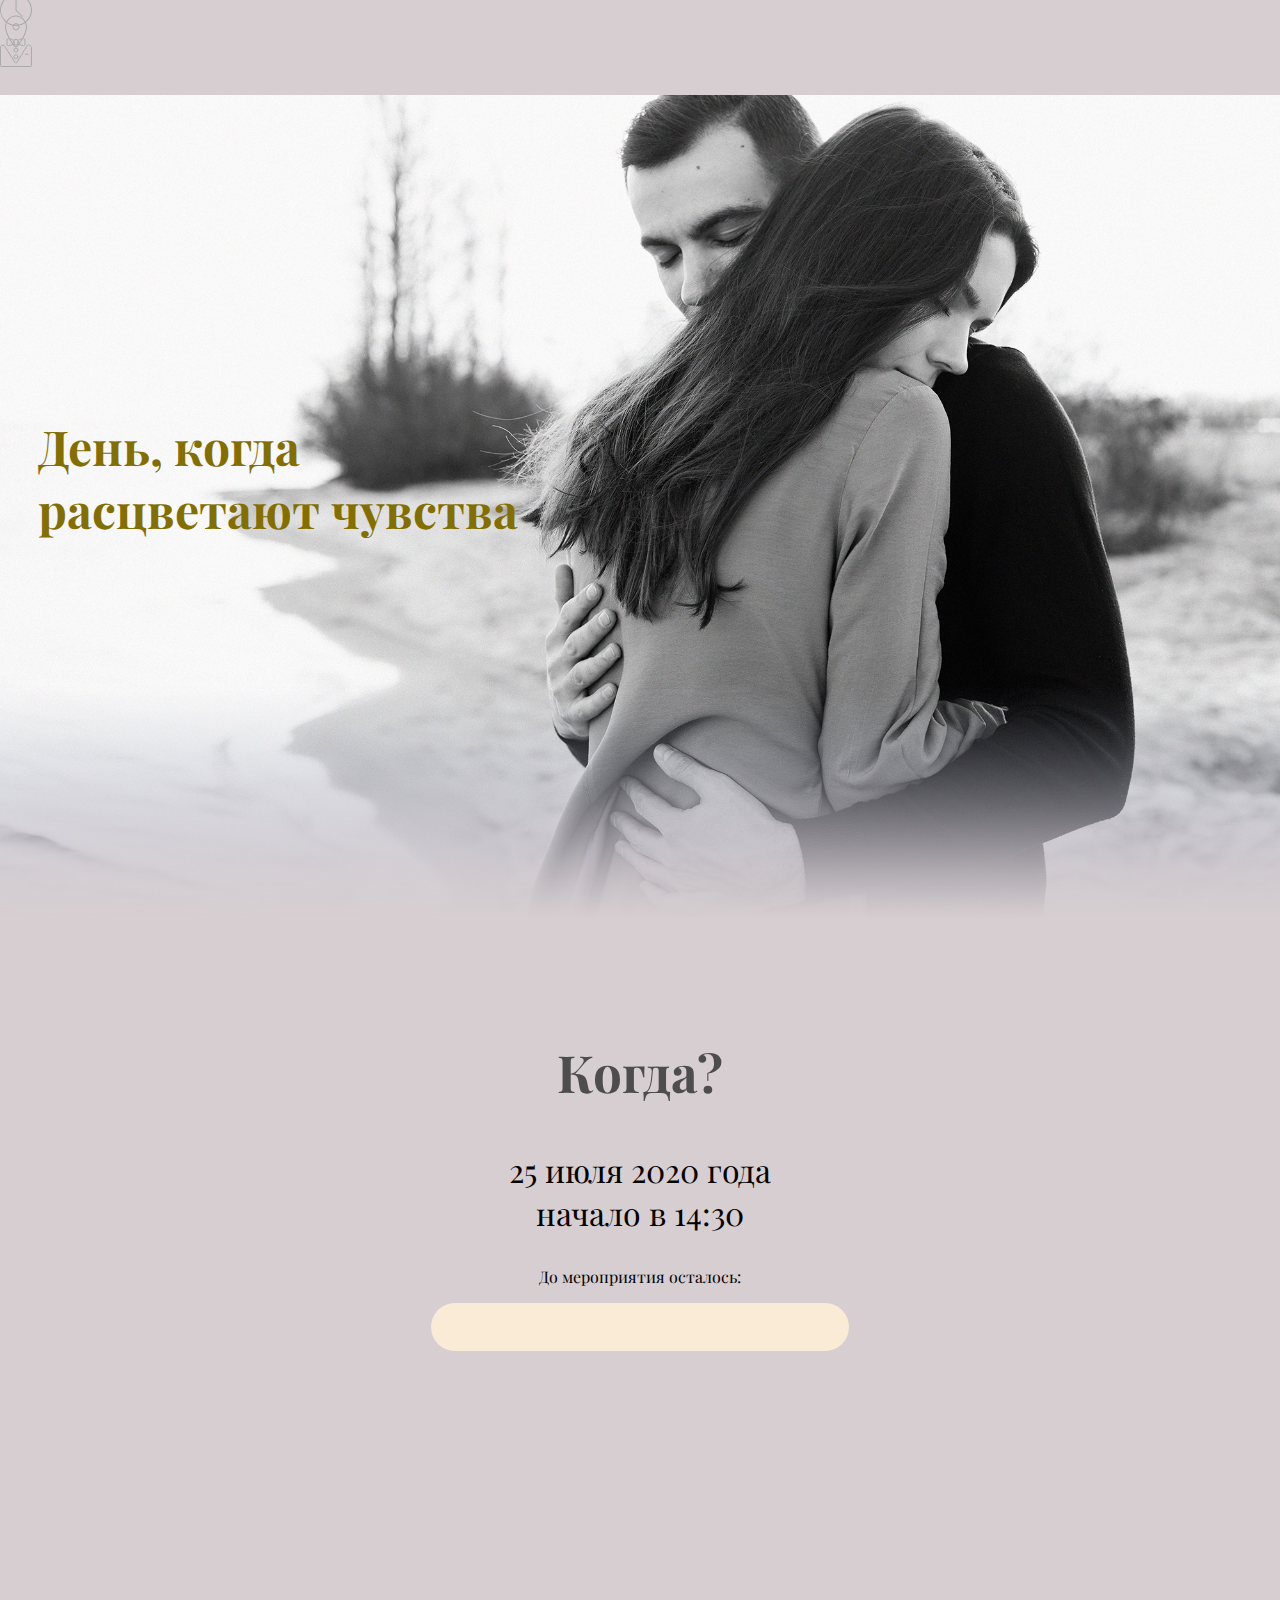
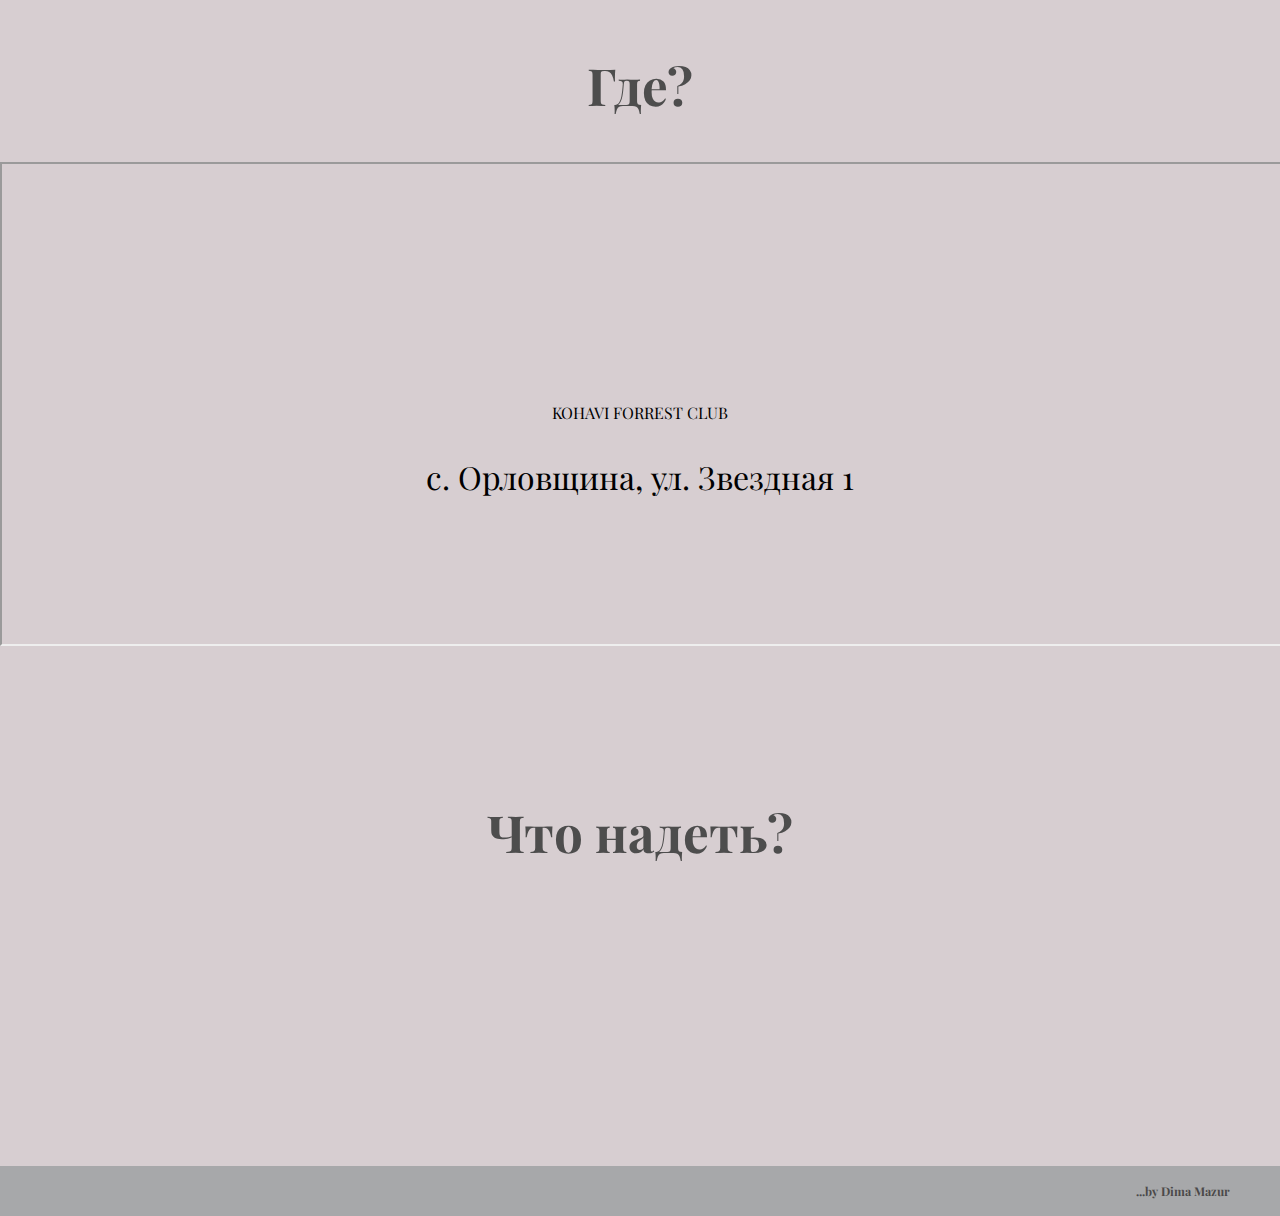
==== index.html @ 0a4bf05f "mob version 0.3" ====
<!DOCTYPE html>
<html lang="ru">
  <head>
    <meta charset="utf-8" />
    <meta
      name="viewport"
      content="width=device-width, initial-scale=1, maximum-scale=1, shrink-to-fit=no"
    />
    <link
      href="https://fonts.googleapis.com/css2?family=Playfair+Display&display=swap"
      rel="stylesheet"
    />
    <meta name="robots" />
    <meta
      name="keywords"
      content="свадьба, маша, дима, мазур, щербакова, 23.05.2020, кохави"
    />
    <meta
      name="description"
      content="Сайт посвященный свадьбе Маши и Димы 23 мая 2020 года"
    />
    <link rel="stylesheet" href="https://stackpath.bootstrapcdn.com/bootstrap/4.5.0/css/bootstrap.min.css" integrity="sha384-9aIt2nRpC12Uk9gS9baDl411NQApFmC26EwAOH8WgZl5MYYxFfc+NcPb1dKGj7Sk" crossorigin="anonymous">
    <link href="style.css" rel="stylesheet" />
    <title>Mary + Dima 23.05.2020</title>
    
    
  </head>
  <body>
    <nav class="navbar navbar-expand-sm bg-dark navbar-dark">
      
        <!-- <div class="navflex navbar-header"> -->
          <div><a class="nav-when" href="#when" title="Когда?"></a></div>
          <div><a class="nav-where" href="#where" title="Где?"></a></div>
          <div><a class="nav-what" href="#what" title="Что надеть?"></a></div>
        <!-- <button type="button" class="navbar-toggler" data-toggle="collapse" data-target=".navbar-collapse">
          <span class="navbar-toggler-icon"></span>
      </button> -->
      <!-- </disv> -->
    </nav>

    <header>
      <div>
        <h1>День, когда<br />
            расцветают чувства</h1>
          </div>
    </header>
    <main>
      <section id="when">
          <h2>Когда?</h2>
          
          <div class="row">
              <div class="col-sm-6"><p>25 июля 2020 года<br>
              начало в 14:30</p></div>
            
          
            <div class="col-sm-6">
              <p class="p1em">До мероприятия осталось:</p>
                <div id="timer">
                <script src="timer.js"></script>
              </div>
            </div>
            </div>
              
          </table>
        
      </section>

      <section id="where">
        <div class="where">
          <h2>Где?</h2>
          <div class="container">
            <div class="row">
              <div class="col-sm-6 maps"><iframe src="https://www.google.com/maps/d/u/0/embed?mid=1loBw39GwyUVayyKY8sDC29XH_b5296bk" width="100%" height="200%"></iframe>
              </div>
              
            <div class="col-sm-6"><span>KOHAVI FORREST CLUB</span>
              <p> с. Орловщина, ул. Звездная 1</p></div>
            </div>
        </div>
      </section>

      <section id="what">
        <div class="what">
          <h2>Что надеть?</h2>
        </div>
      </section>
    </main>
    <footer class="page-footer">
      <h3 class="h3">...by Dima Mazur</h3>
    </footer>
    <script src="https://code.jquery.com/jquery-3.5.1.slim.min.js" integrity="sha384-DfXdz2htPH0lsSSs5nCTpuj/zy4C+OGpamoFVy38MVBnE+IbbVYUew+OrCXaRkfj" crossorigin="anonymous"></script>
<script src="https://cdn.jsdelivr.net/npm/popper.js@1.16.0/dist/umd/popper.min.js" integrity="sha384-Q6E9RHvbIyZFJoft+2mJbHaEWldlvI9IOYy5n3zV9zzTtmI3UksdQRVvoxMfooAo" crossorigin="anonymous"></script>
<script src="https://stackpath.bootstrapcdn.com/bootstrap/4.5.0/js/bootstrap.min.js" integrity="sha384-OgVRvuATP1z7JjHLkuOU7Xw704+h835Lr+6QL9UvYjZE3Ipu6Tp75j7Bh/kR0JKI" crossorigin="anonymous"></script>
  </body>
</html>
---- style.css ----
body {
  font-family: "Playfair Display", serif;
  background-color: rgb(215, 206, 209);
  margin: 0;
  font-size: 16px;
}

.navbar {
  justify-content: space-around;
}

.maps {
  height: 240px;
}

/* nav {
  padding: 1.2rem;
  margin: 0 0 22vw;
  line-height: 3em;
} */

/* .navflex{
  display: flex;
  width: 20vw;
  justify-content: space-between;
  flex-wrap: wrap;
} */

.nav-where,
.nav-when,
.nav-what {
  padding: 1rem;
  background-repeat: no-repeat;
  background-position: center;
}

.nav-where {
  background-image: url(img/checkpoint.svg);
  background-size: 70%;
}

.nav-when {
  background-image: url(img/Time-head.svg);
  background-size: 100%;
}

.nav-what {
  background-image: url(img/Suit.svg);
  background-size: 100%;
}

h1 {
  padding-top: 25vw;
  padding-left: 3%;
  color: #836f01;
  font-family: "Playfair Display", serif;
  font-size: 3em;
  line-height: 130%;
}

header div {
  background-image: url(img/fon3.jpg);
  background-size: contain;
  background-position: top center;
  background-repeat: no-repeat;
  height: 900px;
}

section p {
  font-size: 2em;
}

h2 {
  font-size: 4vw;
  color: #4d4d4d;
}

#when-flex {
  display: flex;
  height: 30vw;
  justify-content: space-around;
  flex-wrap: wrap;
  align-content: center;
  line-height: 3em;
}

#timer {
  font-size: 3em;
  color: #836f01;
  background-color: antiquewhite;
  padding: 0.5em;
  border-radius: 1em;
  max-width: 370px;
  margin: 0 auto;
}

.p1em {
  font-size: 1em;
}

#when {
  text-align: center;
  margin-top: 0vw;
}

.table-where td {
  margin-left: 5%;
  border-collapse: collapse;
  border: tomato;
  border-style: double;
}

.where {
  text-align: center;
  margin-top: 300px;
}

.what {
  text-align: center;
  margin-top: 300px;
}

.page-footer {
  padding: 5px 50px;
  background-color: #9fa1a3da;
  color: #4b4949;
  text-align: right;
  margin-bottom: 0px;
  margin-top: 300px;
}

.h3 {
  font-size: 12px;
  line-height: normal;
}

@media only screen and (max-width: 1090px) {
  header div {
    background-image: url(img/fon4.png);
    background-size: contain;
    background-position: top center;
    background-repeat: no-repeat;
    height: 480px;
  }
  h1 {
    padding-top: 70vw;
    padding-left: 3%;
    color: #836f01;
    font-family: "Playfair Display", serif;
    font-size: 2.5em;
    line-height: 130%;
  }
  h2 {
    font-size: 2.5em;
  }
}
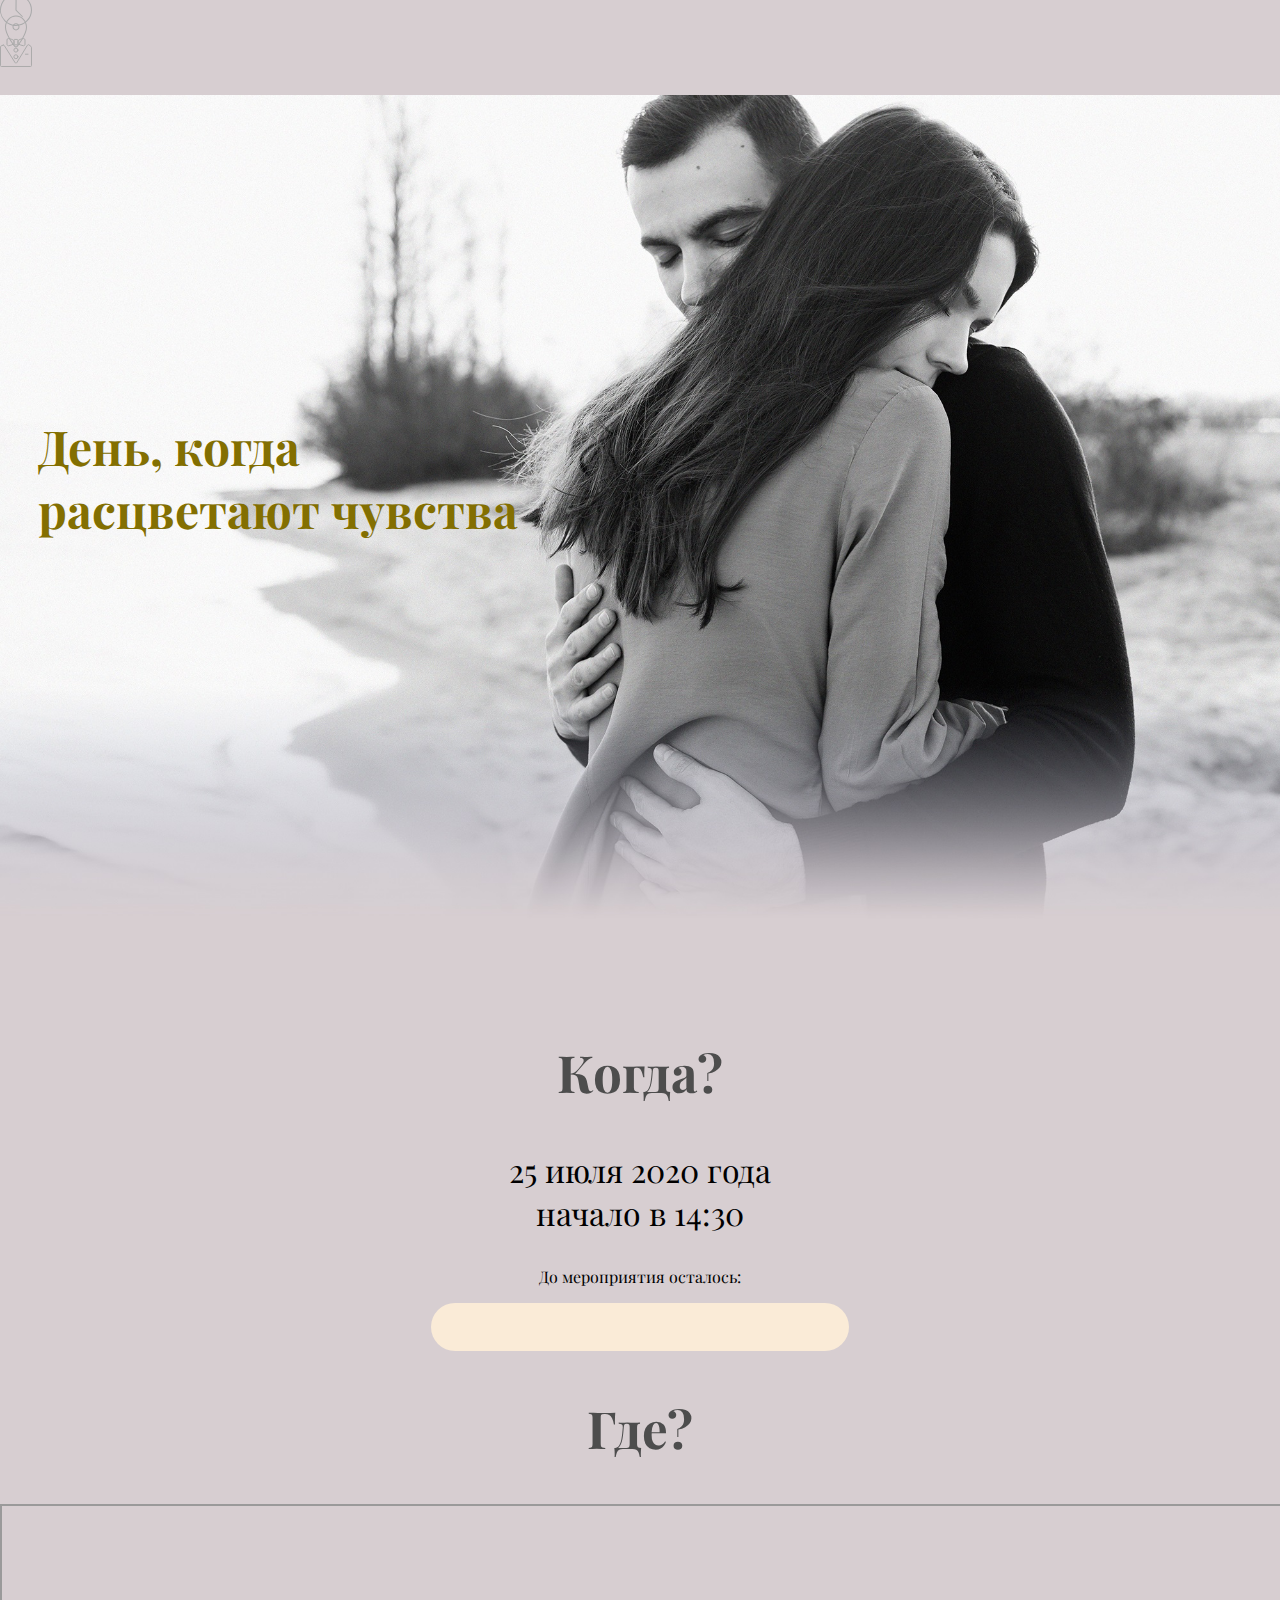
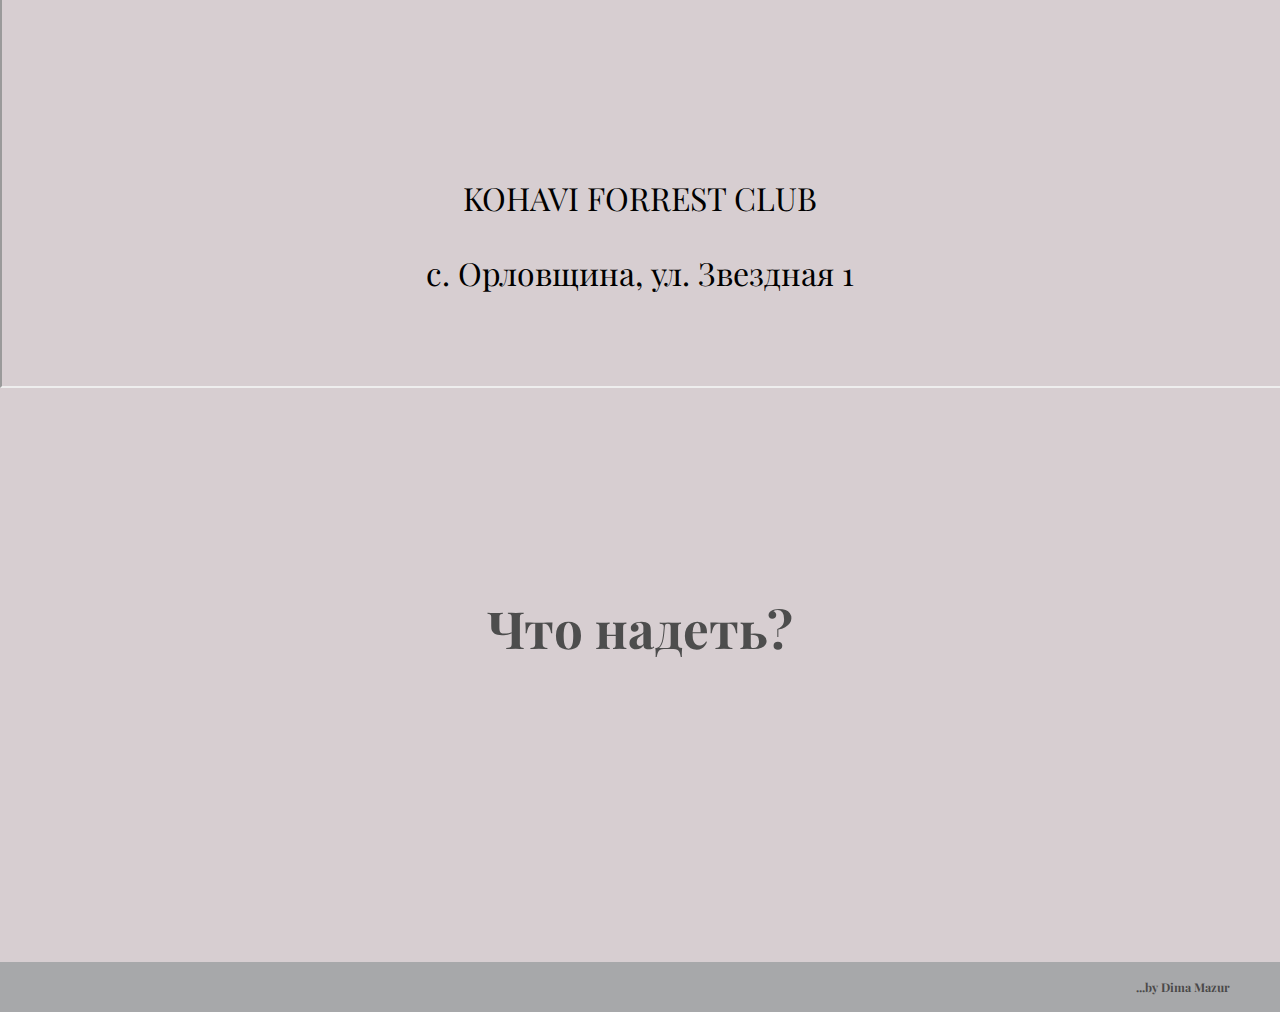
==== commit 89f5505b: "mob version 0.4" ====
--- a/index.html
+++ b/index.html
@@ -73,7 +73,7 @@
               <div class="col-sm-6 maps"><iframe src="https://www.google.com/maps/d/u/0/embed?mid=1loBw39GwyUVayyKY8sDC29XH_b5296bk" width="100%" height="200%"></iframe>
               </div>
               
-            <div class="col-sm-6"><span>KOHAVI FORREST CLUB</span>
+            <div class="col-sm-6"><p> KOHAVI FORREST CLUB</p>
               <p> с. Орловщина, ул. Звездная 1</p></div>
             </div>
         </div>
--- a/style.css
+++ b/style.css
@@ -100,19 +100,16 @@
 
 #when {
   text-align: center;
-  margin-top: 0vw;
 }
 
-.table-where td {
-  margin-left: 5%;
-  border-collapse: collapse;
-  border: tomato;
-  border-style: double;
+.row {
+  align-items: center;
+  /* height: 300px; */
 }
 
 .where {
   text-align: center;
-  margin-top: 300px;
+  margin-top: 0px;
 }
 
 .what {
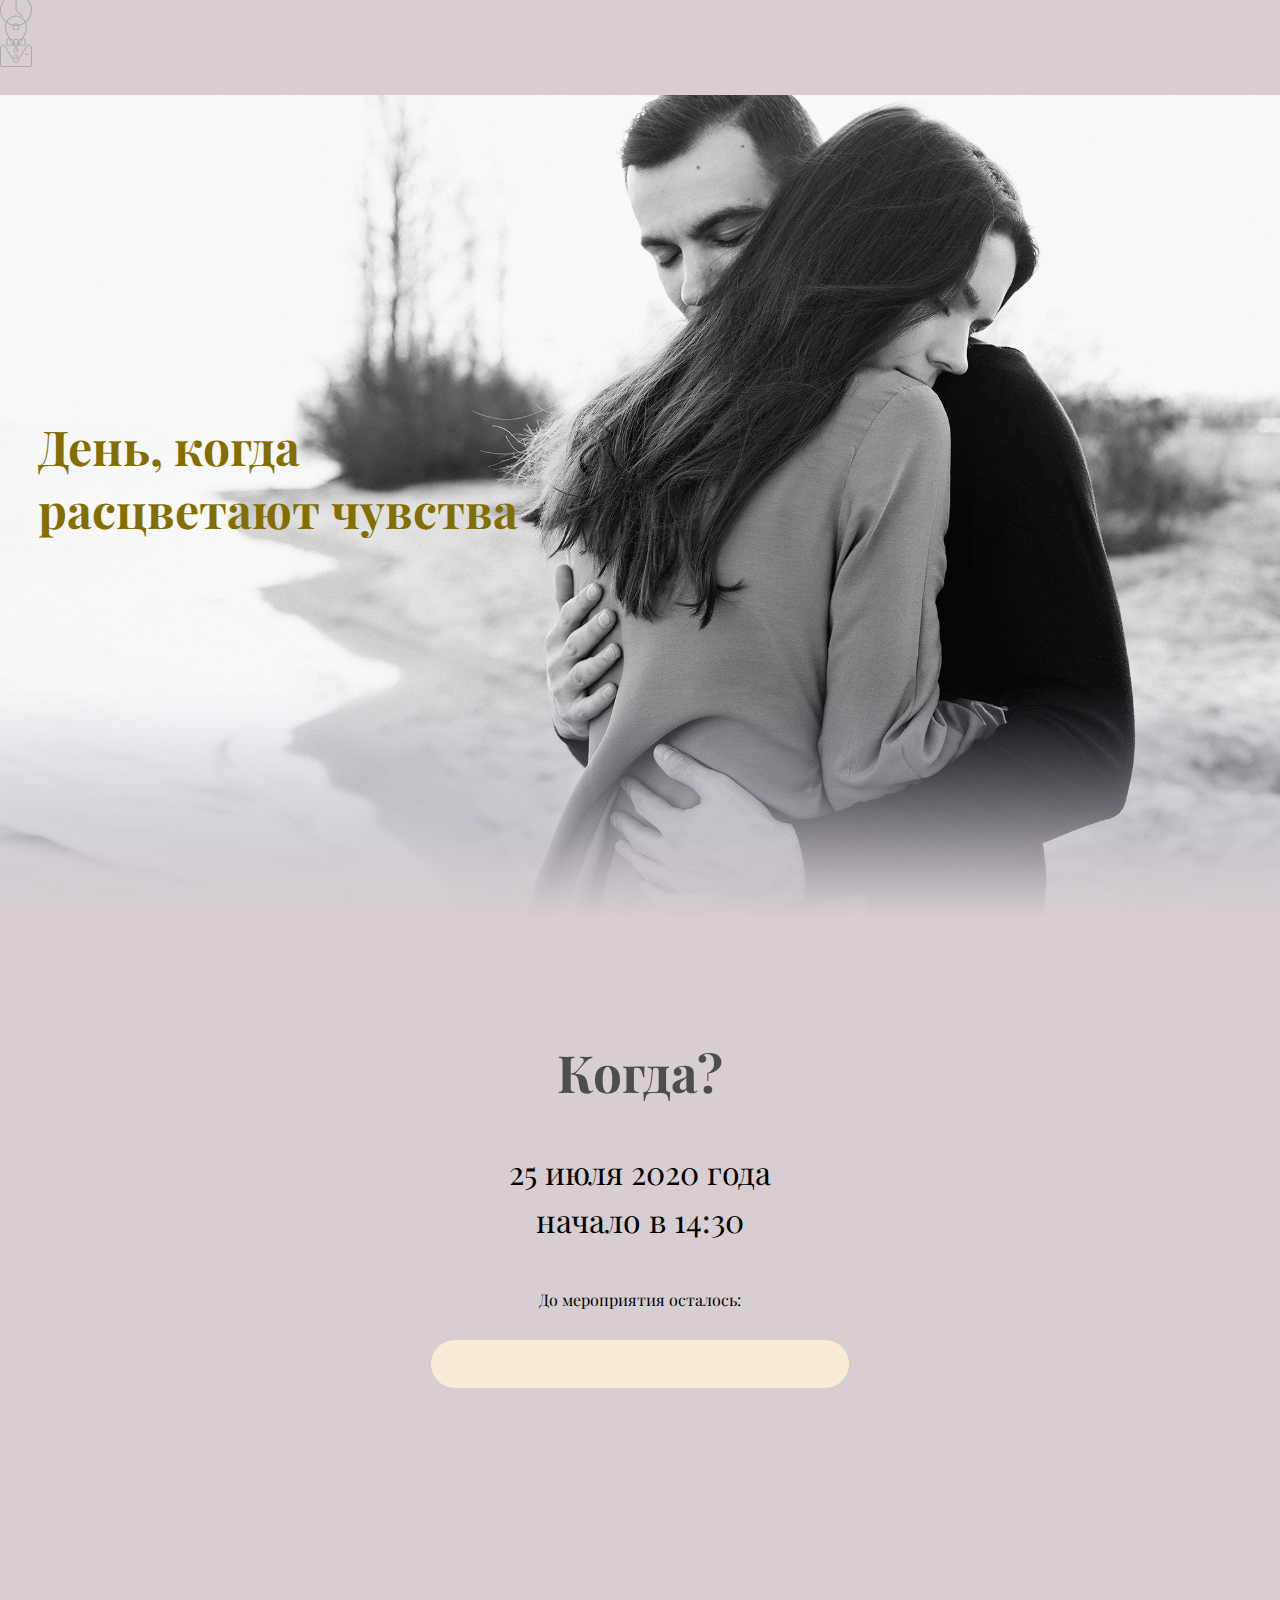
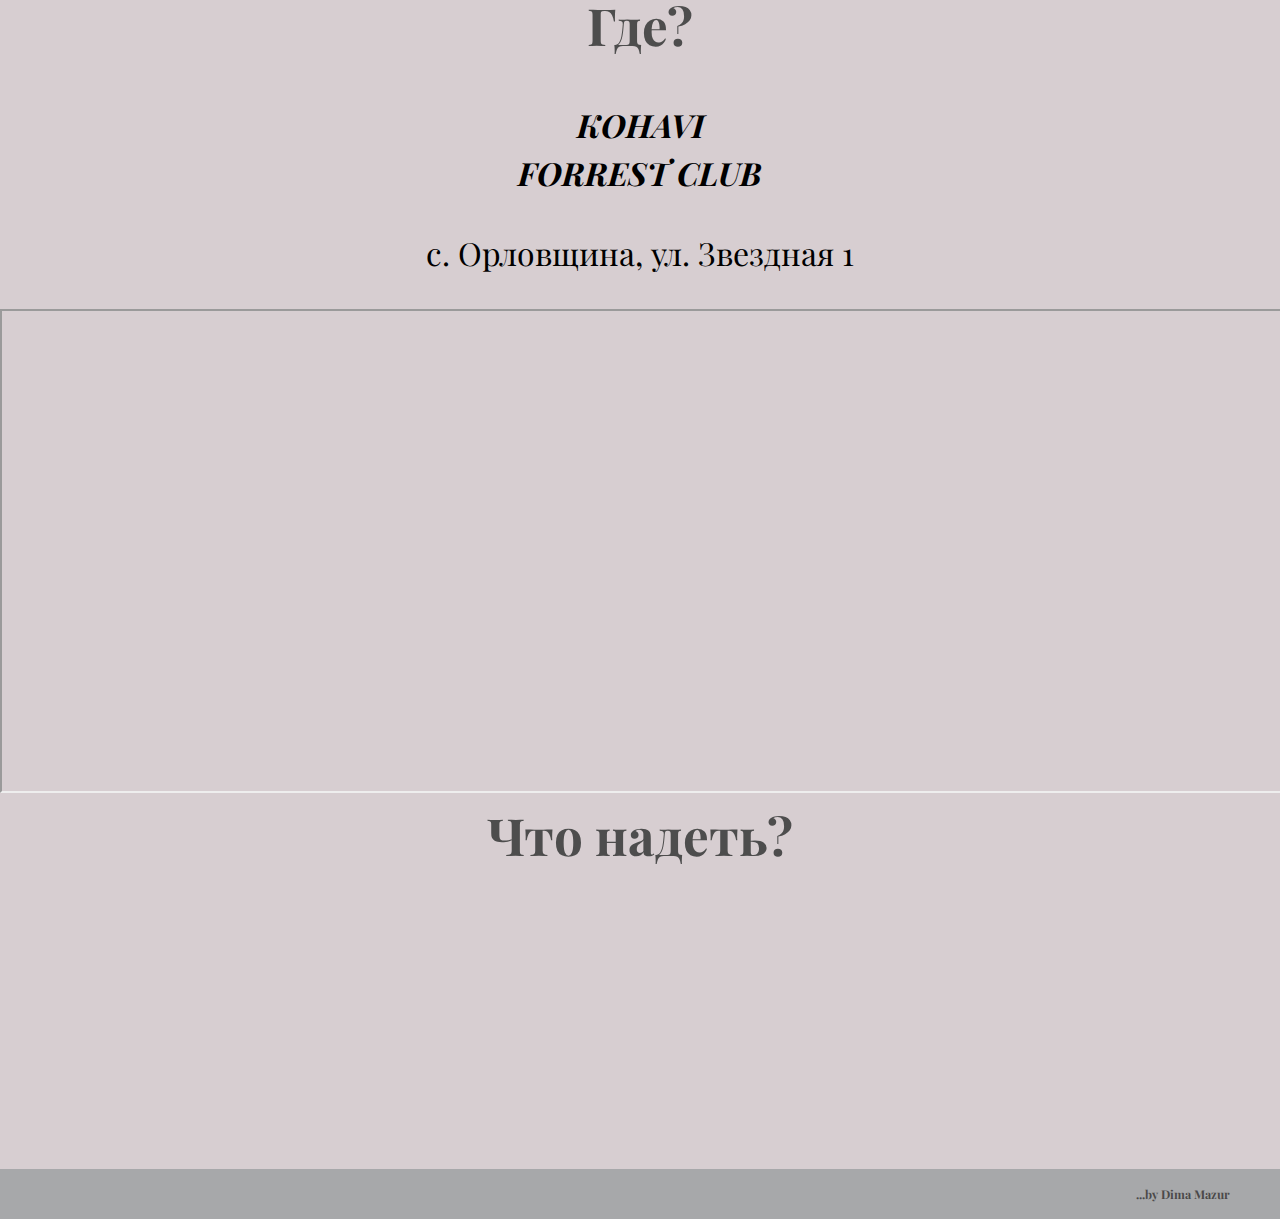
==== commit 3250802f: "mob vers 0.5" ====
--- a/index.html
+++ b/index.html
@@ -69,12 +69,11 @@
         <div class="where">
           <h2>Где?</h2>
           <div class="container">
-            <div class="row">
+            <div class="row">          
+            <div class="col-sm-6"><p><i><b> KOHAVI <br> FORREST CLUB</b></i> </p>
+              <p> с. Орловщина, ул. Звездная 1</p></div>
               <div class="col-sm-6 maps"><iframe src="https://www.google.com/maps/d/u/0/embed?mid=1loBw39GwyUVayyKY8sDC29XH_b5296bk" width="100%" height="200%"></iframe>
               </div>
-              
-            <div class="col-sm-6"><p> KOHAVI FORREST CLUB</p>
-              <p> с. Орловщина, ул. Звездная 1</p></div>
             </div>
         </div>
       </section>
--- a/style.css
+++ b/style.css
@@ -104,7 +104,8 @@
 
 .row {
   align-items: center;
-  /* height: 300px; */
+  line-height: 3em;
+  height: 400px;
 }
 
 .where {
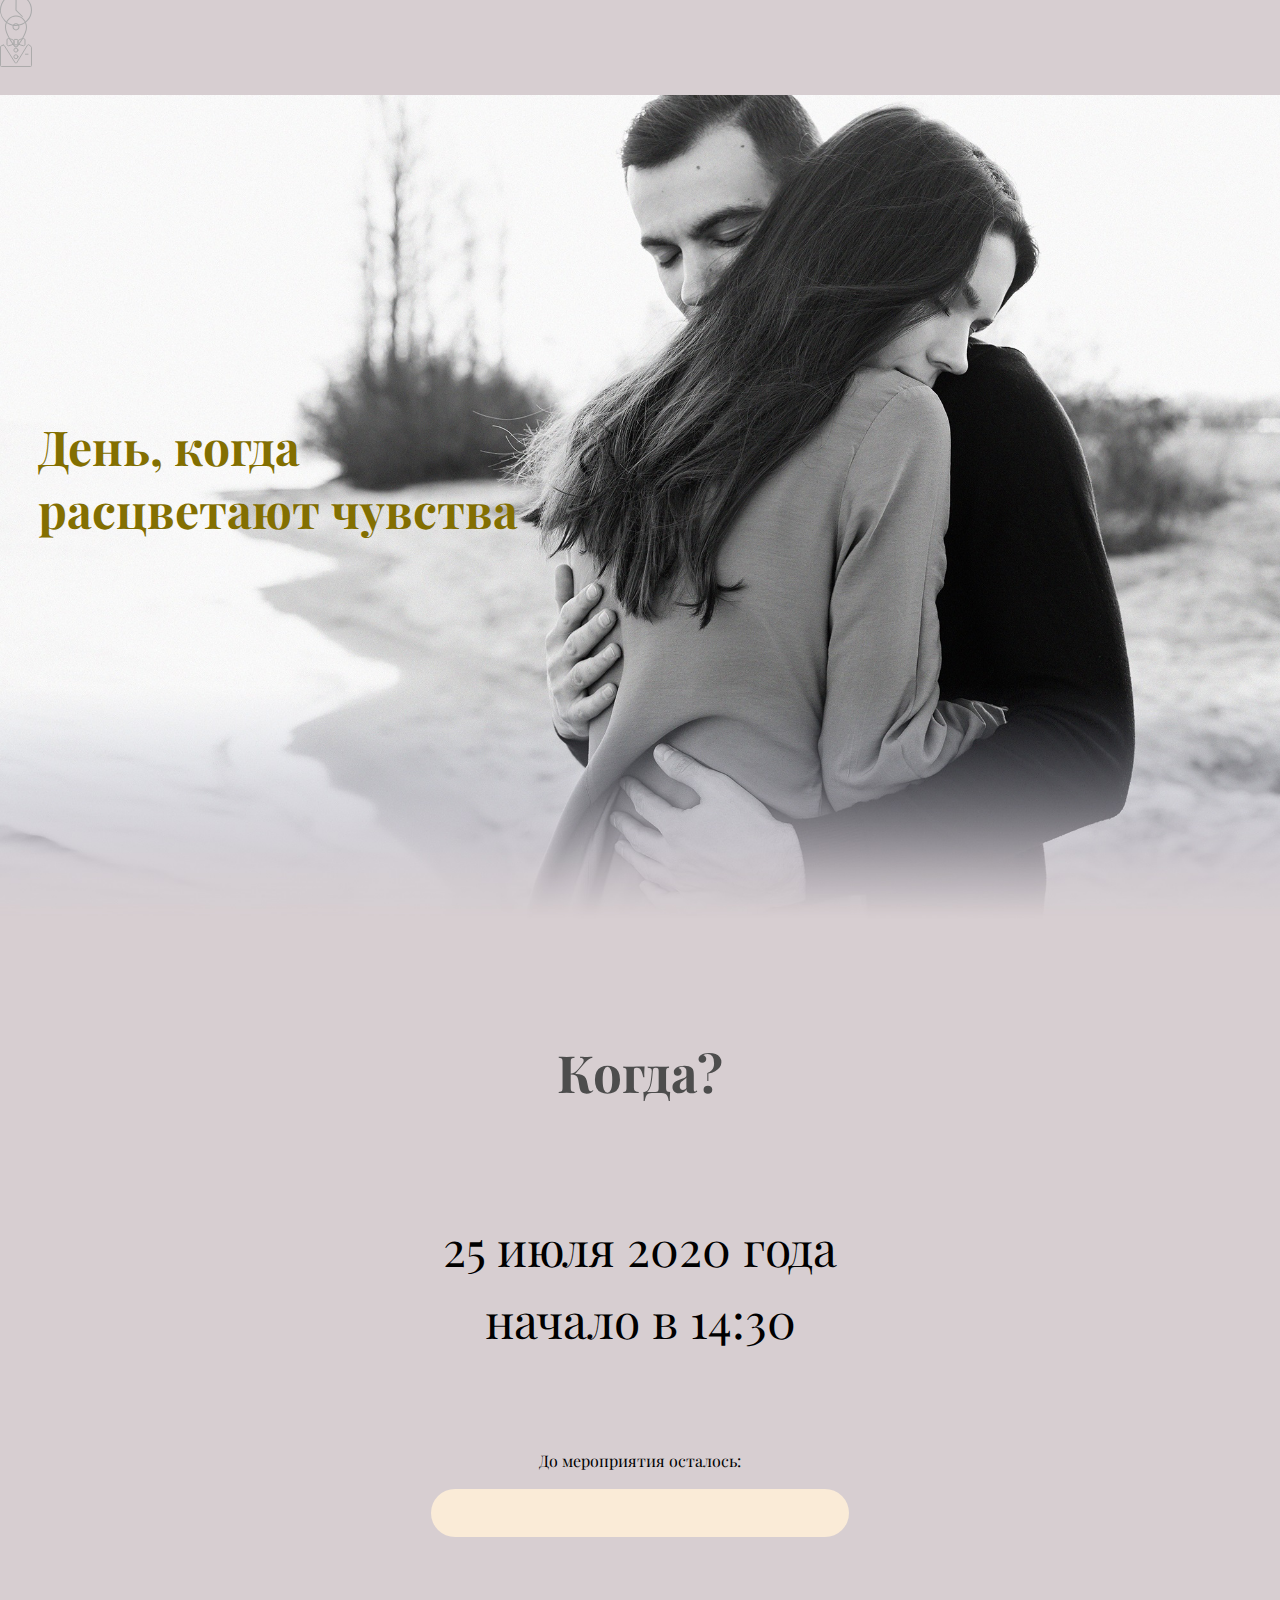
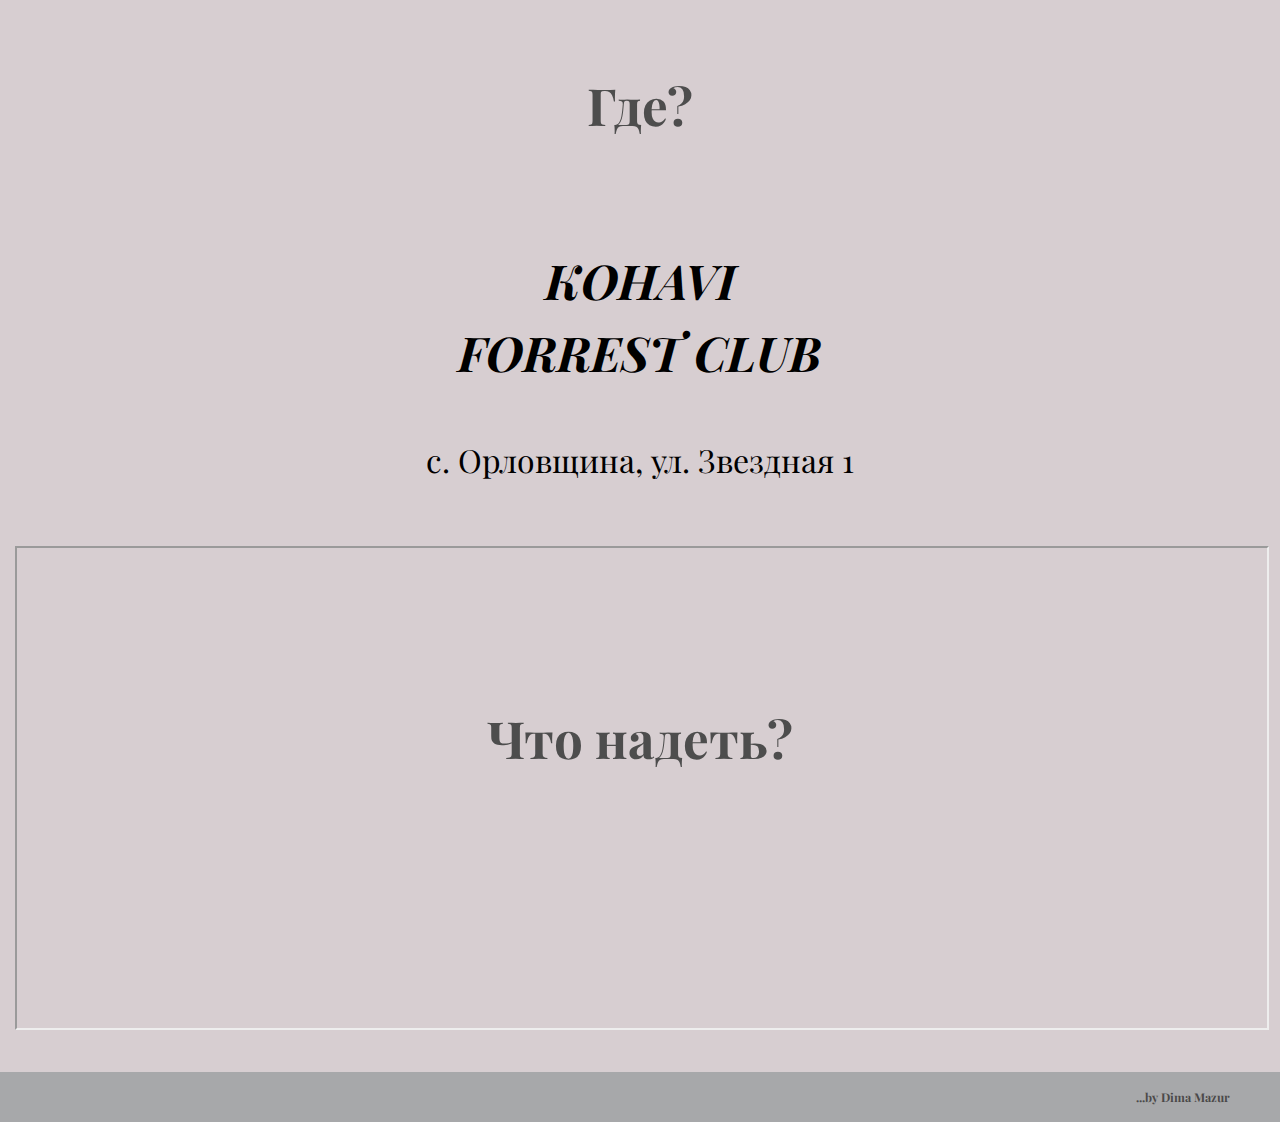
==== commit 40a923ca: "mob v. 0.6" ====
--- a/index.html
+++ b/index.html
@@ -51,8 +51,6 @@
           <div class="row">
               <div class="col-sm-6"><p>25 июля 2020 года<br>
               начало в 14:30</p></div>
-            
-          
             <div class="col-sm-6">
               <p class="p1em">До мероприятия осталось:</p>
                 <div id="timer">
@@ -60,19 +58,15 @@
               </div>
             </div>
             </div>
-              
-          </table>
-        
       </section>
 
       <section id="where">
         <div class="where">
           <h2>Где?</h2>
-          <div class="container">
-            <div class="row">          
+            <div class="row map-google">          
             <div class="col-sm-6"><p><i><b> KOHAVI <br> FORREST CLUB</b></i> </p>
-              <p> с. Орловщина, ул. Звездная 1</p></div>
-              <div class="col-sm-6 maps"><iframe src="https://www.google.com/maps/d/u/0/embed?mid=1loBw39GwyUVayyKY8sDC29XH_b5296bk" width="100%" height="200%"></iframe>
+              <p class="p2em"> с. Орловщина, ул. Звездная 1</p></div>
+              <div class="col-sm-6 maps"><iframe src="https://www.google.com/maps/d/u/0/embed?mid=1loBw39GwyUVayyKY8sDC29XH_b5296bk" width="100%" height="100%"></iframe>
               </div>
             </div>
         </div>
--- a/style.css
+++ b/style.css
@@ -7,10 +7,6 @@
 
 .navbar {
   justify-content: space-around;
-}
-
-.maps {
-  height: 240px;
 }
 
 /* nav {
@@ -67,7 +63,8 @@
 }
 
 section p {
-  font-size: 2em;
+  font-size: 3em;
+  line-height: 1.5em;
 }
 
 h2 {
@@ -98,16 +95,34 @@
   font-size: 1em;
 }
 
+.p2em {
+  font-size: 2em;
+}
+
 #when {
   text-align: center;
 }
 
 .row {
   align-items: center;
+
   line-height: 3em;
-  height: 400px;
+  height: 480px;
+  margin: 0px;
 }
 
+.col-sm-6 {
+  padding: 15px;
+}
+
+.maps {
+  height: 480px;
+}
+
+/* .map-google {
+  height: 540px;
+  width: 100%;
+} */
 .where {
   text-align: center;
   margin-top: 0px;
@@ -115,7 +130,7 @@
 
 .what {
   text-align: center;
-  margin-top: 300px;
+  /* margin-top: 300px; */
 }
 
 .page-footer {
@@ -143,7 +158,7 @@
   h1 {
     padding-top: 70vw;
     padding-left: 3%;
-    color: #836f01;
+    color: #8f7a03;
     font-family: "Playfair Display", serif;
     font-size: 2.5em;
     line-height: 130%;
@@ -151,4 +166,18 @@
   h2 {
     font-size: 2.5em;
   }
+  #timer {
+    /* font-size: 3em;
+    color: #836f01;
+    background-color: antiquewhite;
+    /* padding: 0.5em; */
+    border-radius: 1em;
+    max-width: 100%;
+    margin: 0;
+    padding: 0.5em 0;
+  }
+
+  section p {
+    font-size: 2em;
+  }
 }
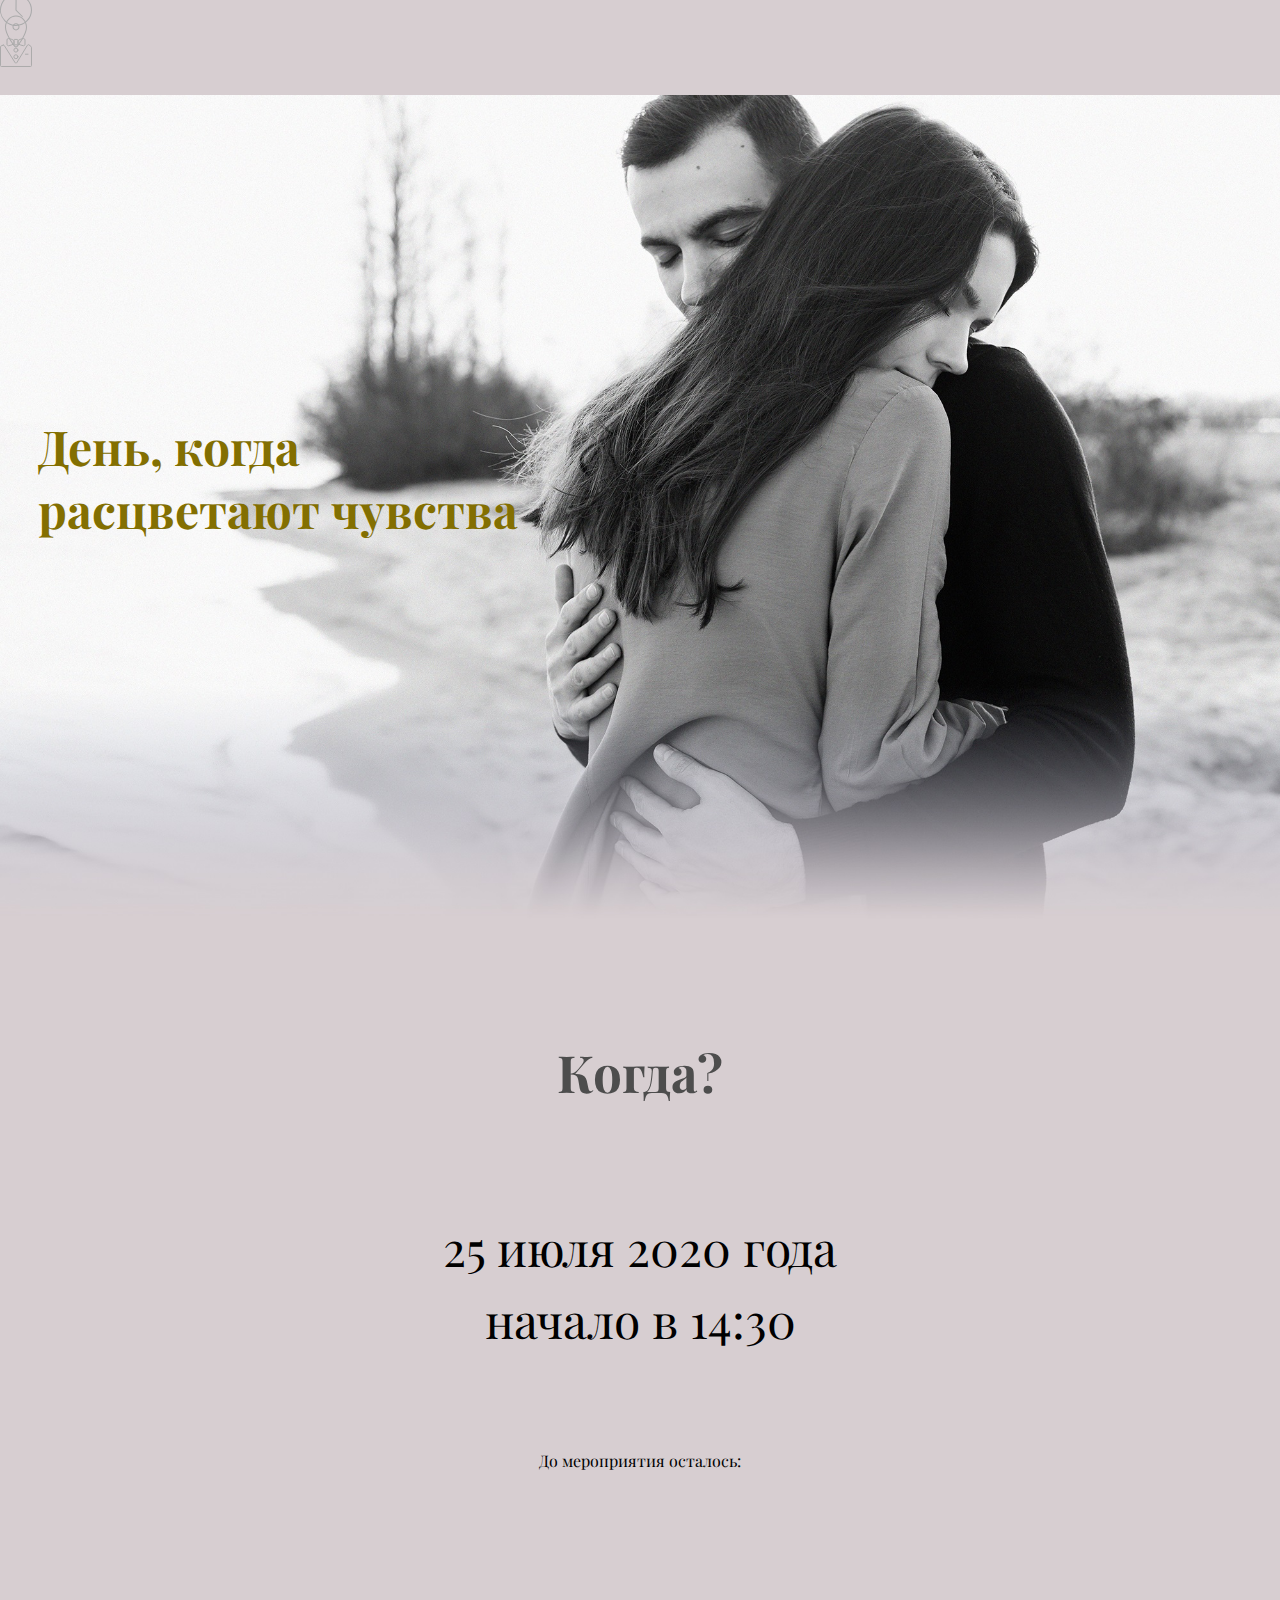
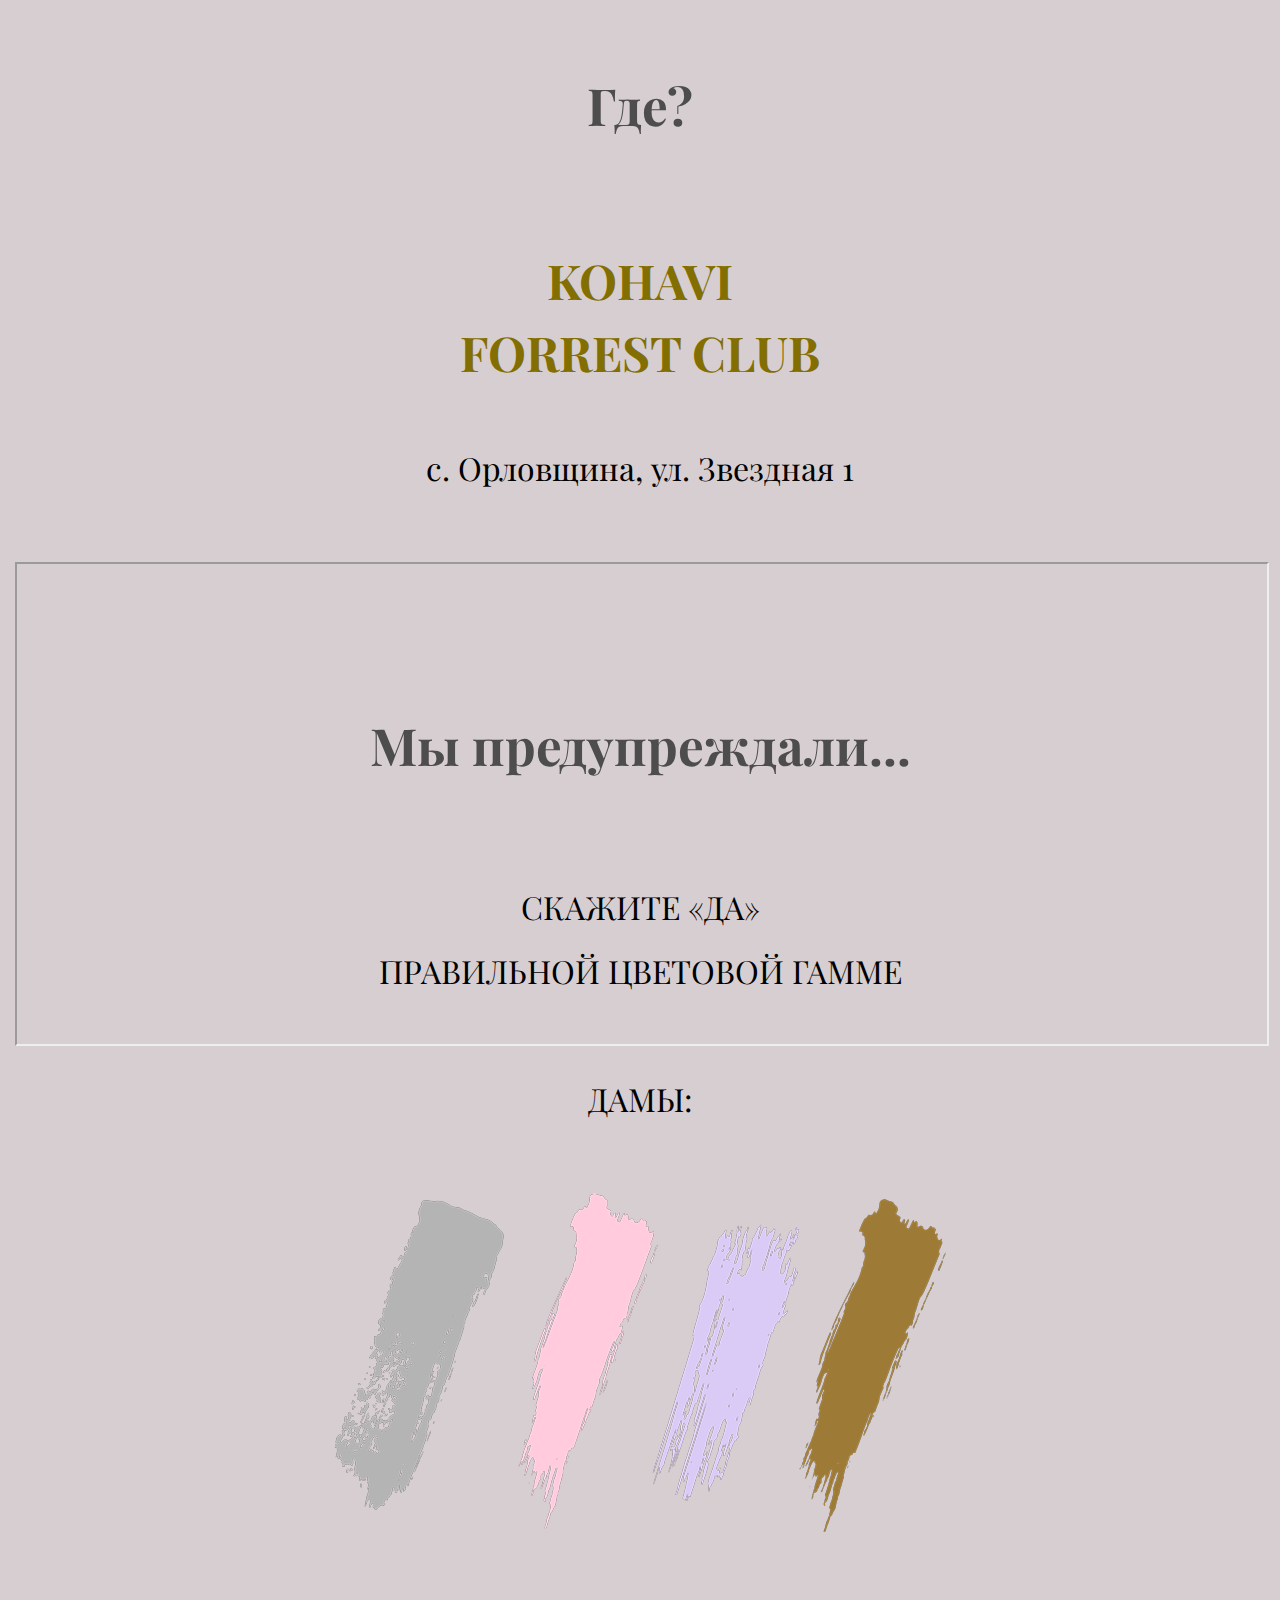
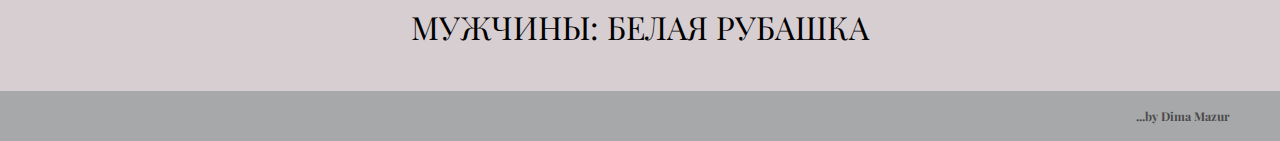
==== commit 2cee7405: "version 1.0" ====
--- a/index.html
+++ b/index.html
@@ -10,6 +10,10 @@
       href="https://fonts.googleapis.com/css2?family=Playfair+Display&display=swap"
       rel="stylesheet"
     />
+    <link
+      href="https://fonts.googleapis.com/css2?family=PT+Serif&display=swap"
+      rel="stylesheet"
+    />
     <meta name="robots" />
     <meta
       name="keywords"
@@ -19,20 +23,22 @@
       name="description"
       content="Сайт посвященный свадьбе Маши и Димы 23 мая 2020 года"
     />
-    <link rel="stylesheet" href="https://stackpath.bootstrapcdn.com/bootstrap/4.5.0/css/bootstrap.min.css" integrity="sha384-9aIt2nRpC12Uk9gS9baDl411NQApFmC26EwAOH8WgZl5MYYxFfc+NcPb1dKGj7Sk" crossorigin="anonymous">
+    <link
+      rel="stylesheet"
+      href="https://stackpath.bootstrapcdn.com/bootstrap/4.5.0/css/bootstrap.min.css"
+      integrity="sha384-9aIt2nRpC12Uk9gS9baDl411NQApFmC26EwAOH8WgZl5MYYxFfc+NcPb1dKGj7Sk"
+      crossorigin="anonymous"
+    />
     <link href="style.css" rel="stylesheet" />
     <title>Mary + Dima 23.05.2020</title>
-    
-    
   </head>
   <body>
     <nav class="navbar navbar-expand-sm bg-dark navbar-dark">
-      
-        <!-- <div class="navflex navbar-header"> -->
-          <div><a class="nav-when" href="#when" title="Когда?"></a></div>
-          <div><a class="nav-where" href="#where" title="Где?"></a></div>
-          <div><a class="nav-what" href="#what" title="Что надеть?"></a></div>
-        <!-- <button type="button" class="navbar-toggler" data-toggle="collapse" data-target=".navbar-collapse">
+      <!-- <div class="navflex navbar-header"> -->
+      <div><a class="nav-when" href="#when" title="Когда?"></a></div>
+      <div><a class="nav-where" href="#where" title="Где?"></a></div>
+      <div><a class="nav-what" href="#what" title="Что надеть?"></a></div>
+      <!-- <button type="button" class="navbar-toggler" data-toggle="collapse" data-target=".navbar-collapse">
           <span class="navbar-toggler-icon"></span>
       </button> -->
       <!-- </disv> -->
@@ -40,49 +46,89 @@
 
     <header>
       <div>
-        <h1>День, когда<br />
-            расцветают чувства</h1>
-          </div>
+        <h1>
+          День, когда<br />
+          расцветают чувства
+        </h1>
+      </div>
     </header>
     <main>
       <section id="when">
-          <h2>Когда?</h2>
-          
-          <div class="row">
-              <div class="col-sm-6"><p>25 июля 2020 года<br>
-              начало в 14:30</p></div>
-            <div class="col-sm-6">
-              <p class="p1em">До мероприятия осталось:</p>
-                <div id="timer">
-                <script src="timer.js"></script>
-              </div>
+        <h2>Когда?</h2>
+
+        <div class="row">
+          <div class="col-sm-6">
+            <p>
+              25 июля 2020 года<br />
+              начало в 14:30
+            </p>
+          </div>
+          <div class="col-sm-6">
+            <p class="p1em">До мероприятия осталось:</p>
+            <div id="timer">
+              <script src="timer.js"></script>
             </div>
-            </div>
+          </div>
+        </div>
       </section>
 
       <section id="where">
         <div class="where">
           <h2>Где?</h2>
-            <div class="row map-google">          
-            <div class="col-sm-6"><p><i><b> KOHAVI <br> FORREST CLUB</b></i> </p>
-              <p class="p2em"> с. Орловщина, ул. Звездная 1</p></div>
-              <div class="col-sm-6 maps"><iframe src="https://www.google.com/maps/d/u/0/embed?mid=1loBw39GwyUVayyKY8sDC29XH_b5296bk" width="100%" height="100%"></iframe>
-              </div>
+          <div class="row map-google">
+            <div class="col-sm-6">
+              <p class="gold">
+                <b>
+                  KOHAVI <br />
+                  FORREST CLUB</b
+                >
+              </p>
+              <p class="p2em">с. Орловщина, ул. Звездная 1</p>
             </div>
+            <div class="col-sm-6 maps">
+              <iframe
+                src="https://www.google.com/maps/d/u/0/embed?mid=1loBw39GwyUVayyKY8sDC29XH_b5296bk"
+                width="100%"
+                height="100%"
+              ></iframe>
+            </div>
+          </div>
         </div>
       </section>
 
       <section id="what">
         <div class="what">
-          <h2>Что надеть?</h2>
+          <h2>Мы предупреждали...</h2>
+          <br />
+          <p class="p2em">
+            СКАЖИТЕ &#171;ДА&#187;<br />
+            ПРАВИЛЬНОЙ ЦВЕТОВОЙ ГАММЕ<br /><br />
+            ДАМЫ:
+          </p>
+          <div class="row-clouth">
+            <div class="col-sm-12 clouth"></div>
+          </div>
+          <p class="p2em">МУЖЧИНЫ: БЕЛАЯ РУБАШКА</p>
         </div>
       </section>
     </main>
     <footer class="page-footer">
       <h3 class="h3">...by Dima Mazur</h3>
     </footer>
-    <script src="https://code.jquery.com/jquery-3.5.1.slim.min.js" integrity="sha384-DfXdz2htPH0lsSSs5nCTpuj/zy4C+OGpamoFVy38MVBnE+IbbVYUew+OrCXaRkfj" crossorigin="anonymous"></script>
-<script src="https://cdn.jsdelivr.net/npm/popper.js@1.16.0/dist/umd/popper.min.js" integrity="sha384-Q6E9RHvbIyZFJoft+2mJbHaEWldlvI9IOYy5n3zV9zzTtmI3UksdQRVvoxMfooAo" crossorigin="anonymous"></script>
-<script src="https://stackpath.bootstrapcdn.com/bootstrap/4.5.0/js/bootstrap.min.js" integrity="sha384-OgVRvuATP1z7JjHLkuOU7Xw704+h835Lr+6QL9UvYjZE3Ipu6Tp75j7Bh/kR0JKI" crossorigin="anonymous"></script>
+    <script
+      src="https://code.jquery.com/jquery-3.5.1.slim.min.js"
+      integrity="sha384-DfXdz2htPH0lsSSs5nCTpuj/zy4C+OGpamoFVy38MVBnE+IbbVYUew+OrCXaRkfj"
+      crossorigin="anonymous"
+    ></script>
+    <script
+      src="https://cdn.jsdelivr.net/npm/popper.js@1.16.0/dist/umd/popper.min.js"
+      integrity="sha384-Q6E9RHvbIyZFJoft+2mJbHaEWldlvI9IOYy5n3zV9zzTtmI3UksdQRVvoxMfooAo"
+      crossorigin="anonymous"
+    ></script>
+    <script
+      src="https://stackpath.bootstrapcdn.com/bootstrap/4.5.0/js/bootstrap.min.js"
+      integrity="sha384-OgVRvuATP1z7JjHLkuOU7Xw704+h835Lr+6QL9UvYjZE3Ipu6Tp75j7Bh/kR0JKI"
+      crossorigin="anonymous"
+    ></script>
   </body>
 </html>
--- a/style.css
+++ b/style.css
@@ -8,19 +8,6 @@
 .navbar {
   justify-content: space-around;
 }
-
-/* nav {
-  padding: 1.2rem;
-  margin: 0 0 22vw;
-  line-height: 3em;
-} */
-
-/* .navflex{
-  display: flex;
-  width: 20vw;
-  justify-content: space-between;
-  flex-wrap: wrap;
-} */
 
 .nav-where,
 .nav-when,
@@ -82,9 +69,10 @@
 }
 
 #timer {
+  font-family: "PT Serif", serif;
   font-size: 3em;
   color: #836f01;
-  background-color: antiquewhite;
+  /* background-color: antiquewhite; */
   padding: 0.5em;
   border-radius: 1em;
   max-width: 370px;
@@ -97,6 +85,7 @@
 
 .p2em {
   font-size: 2em;
+  line-height: 2em;
 }
 
 #when {
@@ -105,7 +94,6 @@
 
 .row {
   align-items: center;
-
   line-height: 3em;
   height: 480px;
   margin: 0px;
@@ -119,10 +107,6 @@
   height: 480px;
 }
 
-/* .map-google {
-  height: 540px;
-  width: 100%;
-} */
 .where {
   text-align: center;
   margin-top: 0px;
@@ -130,7 +114,7 @@
 
 .what {
   text-align: center;
-  /* margin-top: 300px; */
+  margin-top: 50px;
 }
 
 .page-footer {
@@ -139,12 +123,24 @@
   color: #4b4949;
   text-align: right;
   margin-bottom: 0px;
-  margin-top: 300px;
+  margin-top: 20px;
 }
 
 .h3 {
   font-size: 12px;
   line-height: normal;
+}
+
+.row-clouth {
+  background-image: url(img/cloth4.png);
+  height: 400px;
+  background-repeat: no-repeat;
+  background-size: auto;
+  background-position: center;
+}
+
+.gold {
+  color: #836f01;
 }
 
 @media only screen and (max-width: 1090px) {
@@ -158,7 +154,7 @@
   h1 {
     padding-top: 70vw;
     padding-left: 3%;
-    color: #8f7a03;
+    color: #c7aa05;
     font-family: "Playfair Display", serif;
     font-size: 2.5em;
     line-height: 130%;
@@ -173,11 +169,29 @@
     /* padding: 0.5em; */
     border-radius: 1em;
     max-width: 100%;
-    margin: 0;
+    margin: 0 auto;
     padding: 0.5em 0;
   }
 
   section p {
     font-size: 2em;
   }
+
+  .what {
+    margin-top: 200px;
+  }
+
+  .row-clouth {
+    background-image: url(img/cloth4.png);
+    height: 250px;
+    width: 100%;
+    padding: 0 10px;
+    background-size: contain;
+    background-position: center;
+  }
+
+  .p2em {
+    font-size: 1.2em;
+    line-height: 1.2em;
+  }
 }
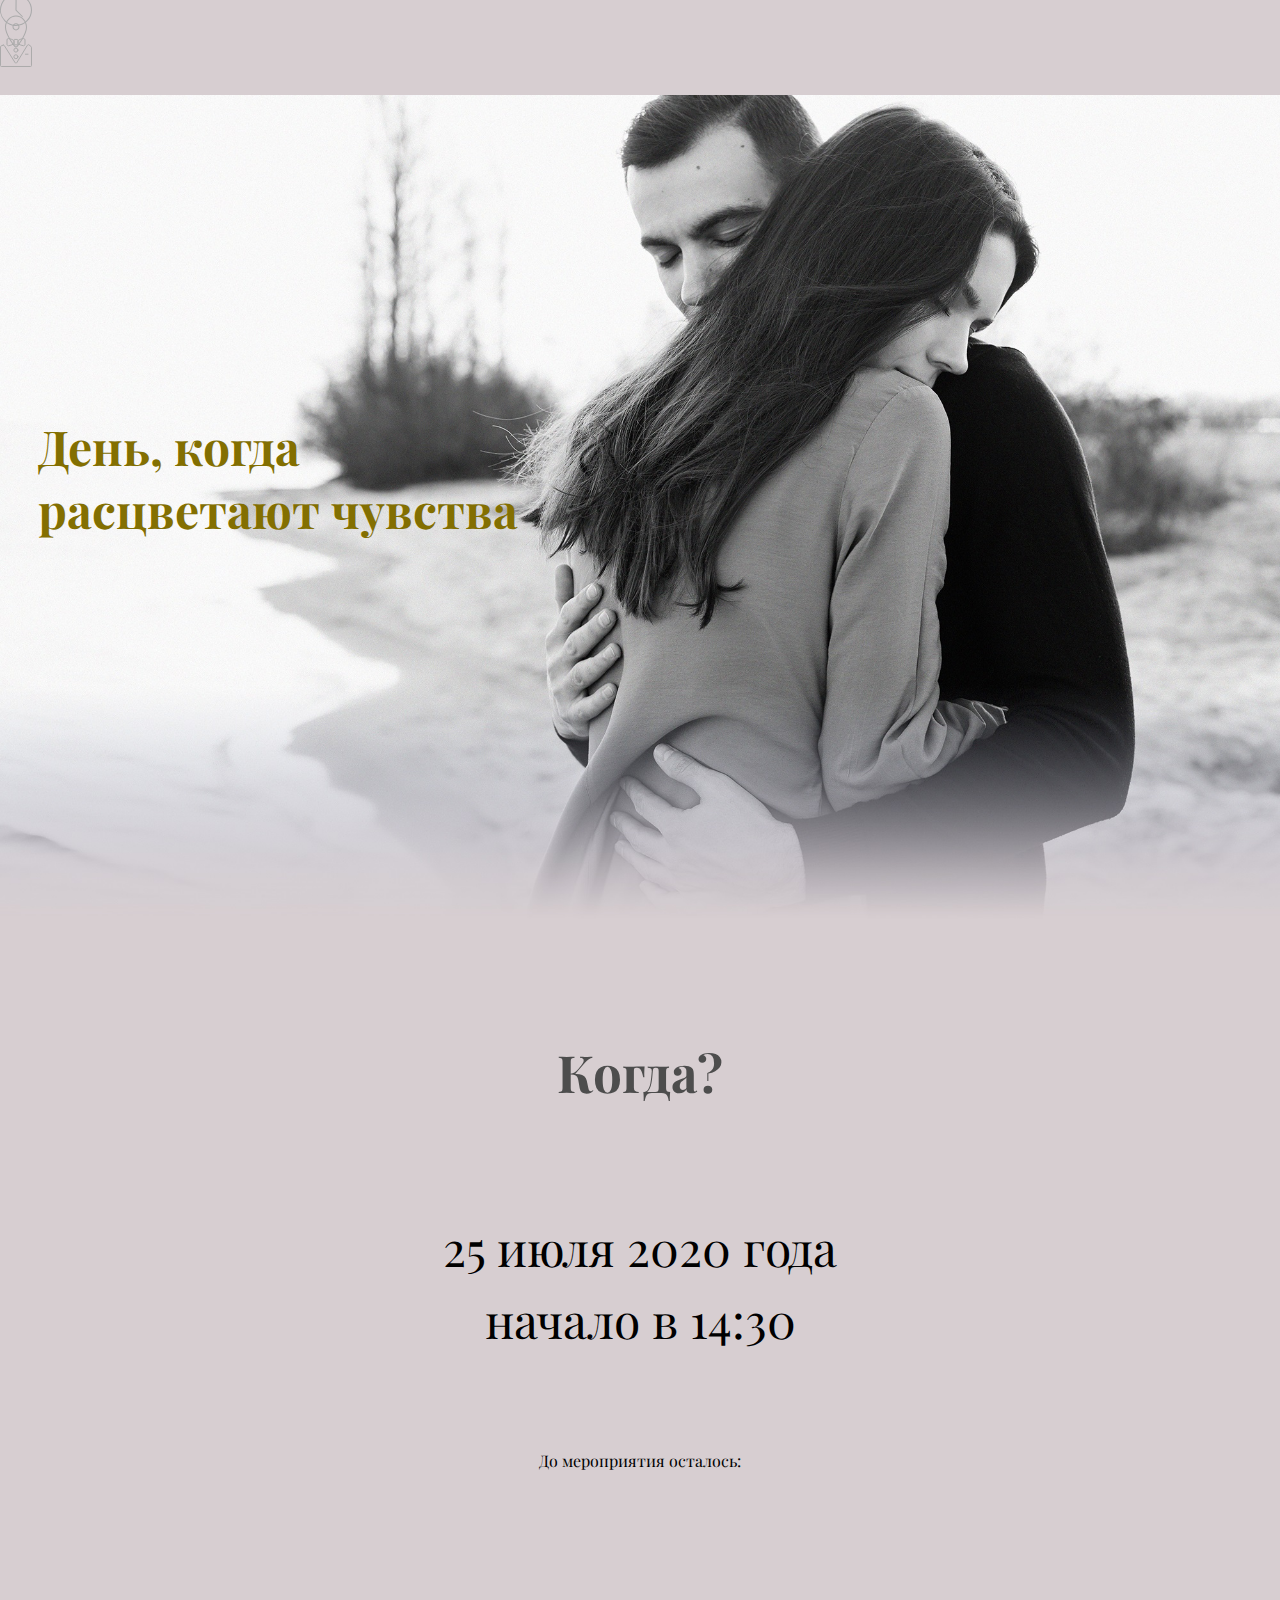
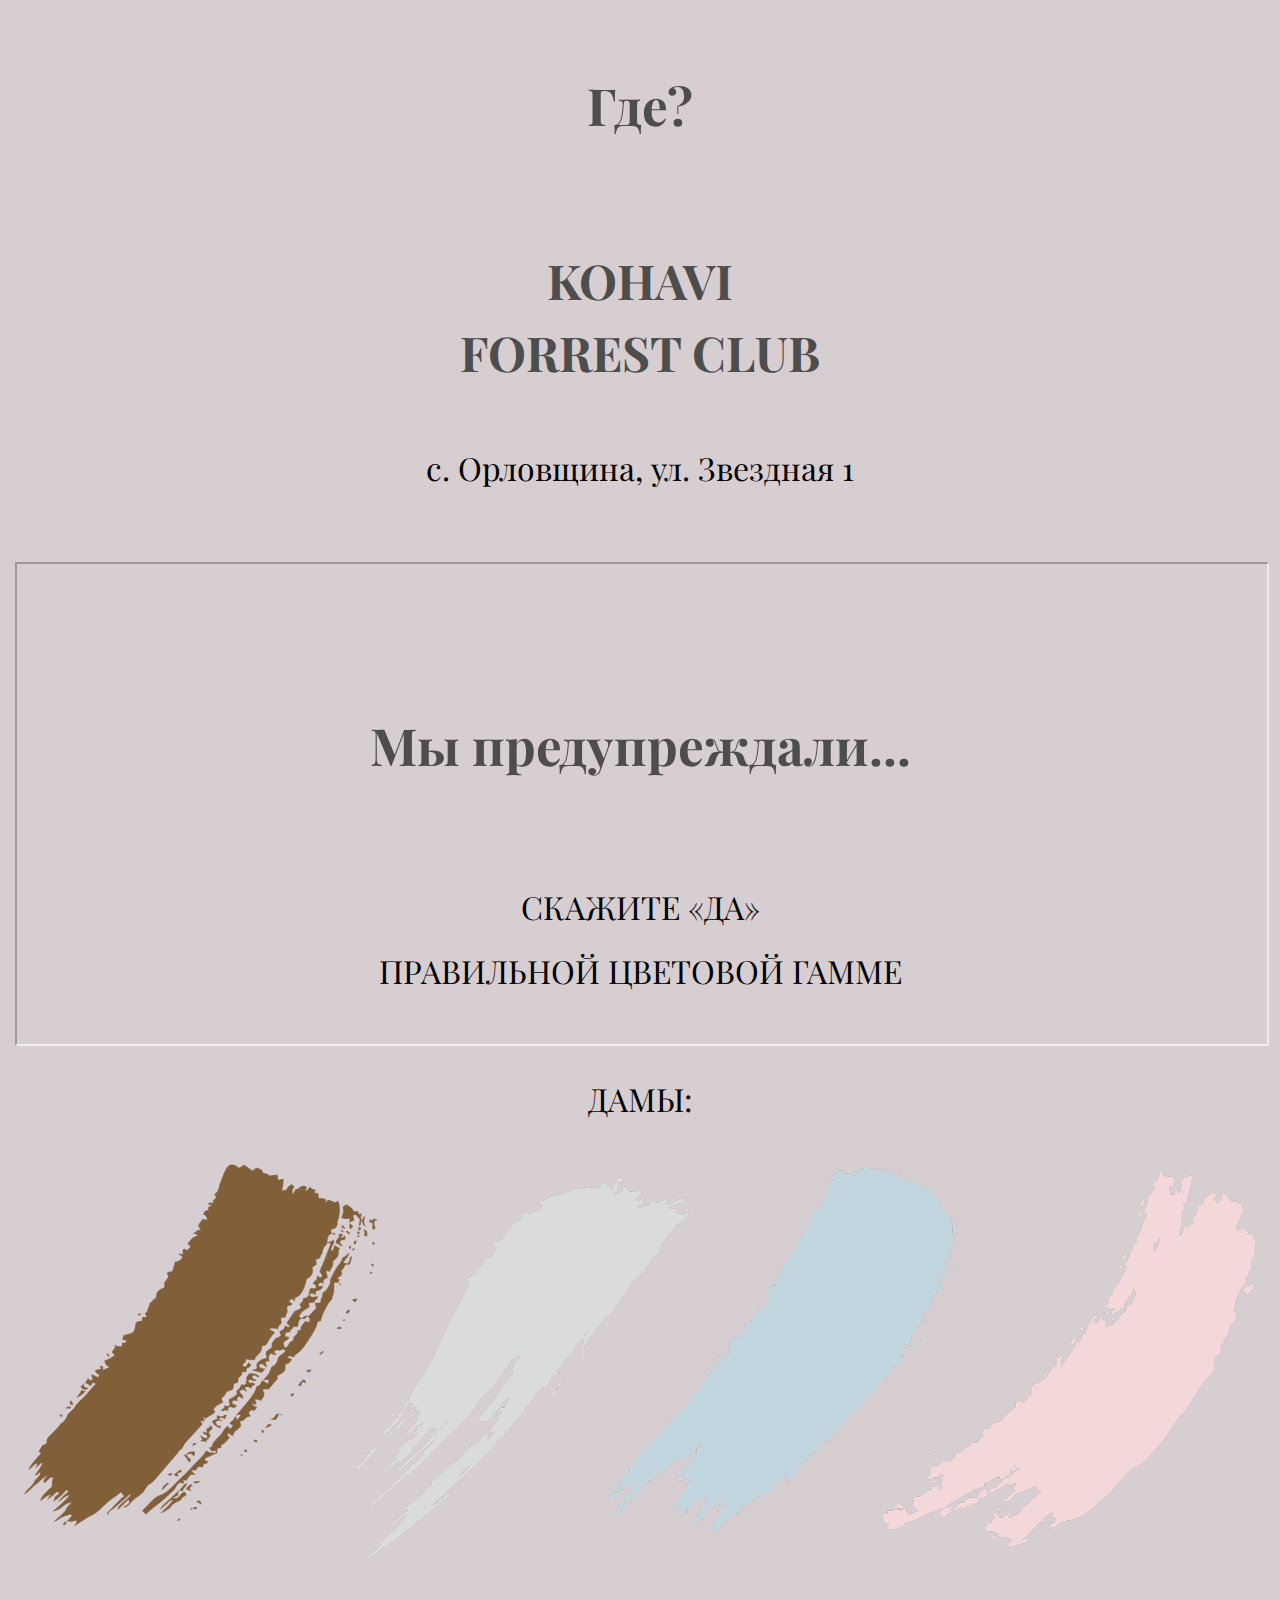
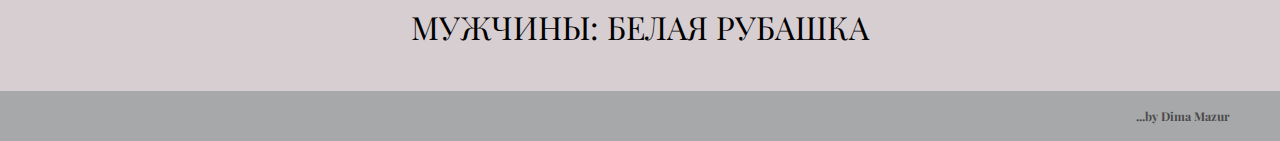
==== commit 850a3998: "ver 1.3" ====
--- a/index.html
+++ b/index.html
@@ -30,18 +30,13 @@
       crossorigin="anonymous"
     />
     <link href="style.css" rel="stylesheet" />
-    <title>Mary + Dima 23.05.2020</title>
+    <title>Mary + Dima 25.07.2020</title>
   </head>
   <body>
     <nav class="navbar navbar-expand-sm bg-dark navbar-dark">
-      <!-- <div class="navflex navbar-header"> -->
       <div><a class="nav-when" href="#when" title="Когда?"></a></div>
       <div><a class="nav-where" href="#where" title="Где?"></a></div>
       <div><a class="nav-what" href="#what" title="Что надеть?"></a></div>
-      <!-- <button type="button" class="navbar-toggler" data-toggle="collapse" data-target=".navbar-collapse">
-          <span class="navbar-toggler-icon"></span>
-      </button> -->
-      <!-- </disv> -->
     </nav>
 
     <header>
--- a/style.css
+++ b/style.css
@@ -132,15 +132,15 @@
 }
 
 .row-clouth {
-  background-image: url(img/cloth4.png);
+  background-image: url(img/cloth5.png);
   height: 400px;
   background-repeat: no-repeat;
-  background-size: auto;
+  background-size: contain;
   background-position: center;
 }
 
 .gold {
-  color: #836f01;
+  color: #4d4d4d;
 }
 
 @media only screen and (max-width: 1090px) {
@@ -178,16 +178,11 @@
   }
 
   .what {
-    margin-top: 200px;
+    margin-top: 250px;
   }
 
   .row-clouth {
-    background-image: url(img/cloth4.png);
     height: 250px;
-    width: 100%;
-    padding: 0 10px;
-    background-size: contain;
-    background-position: center;
   }
 
   .p2em {
